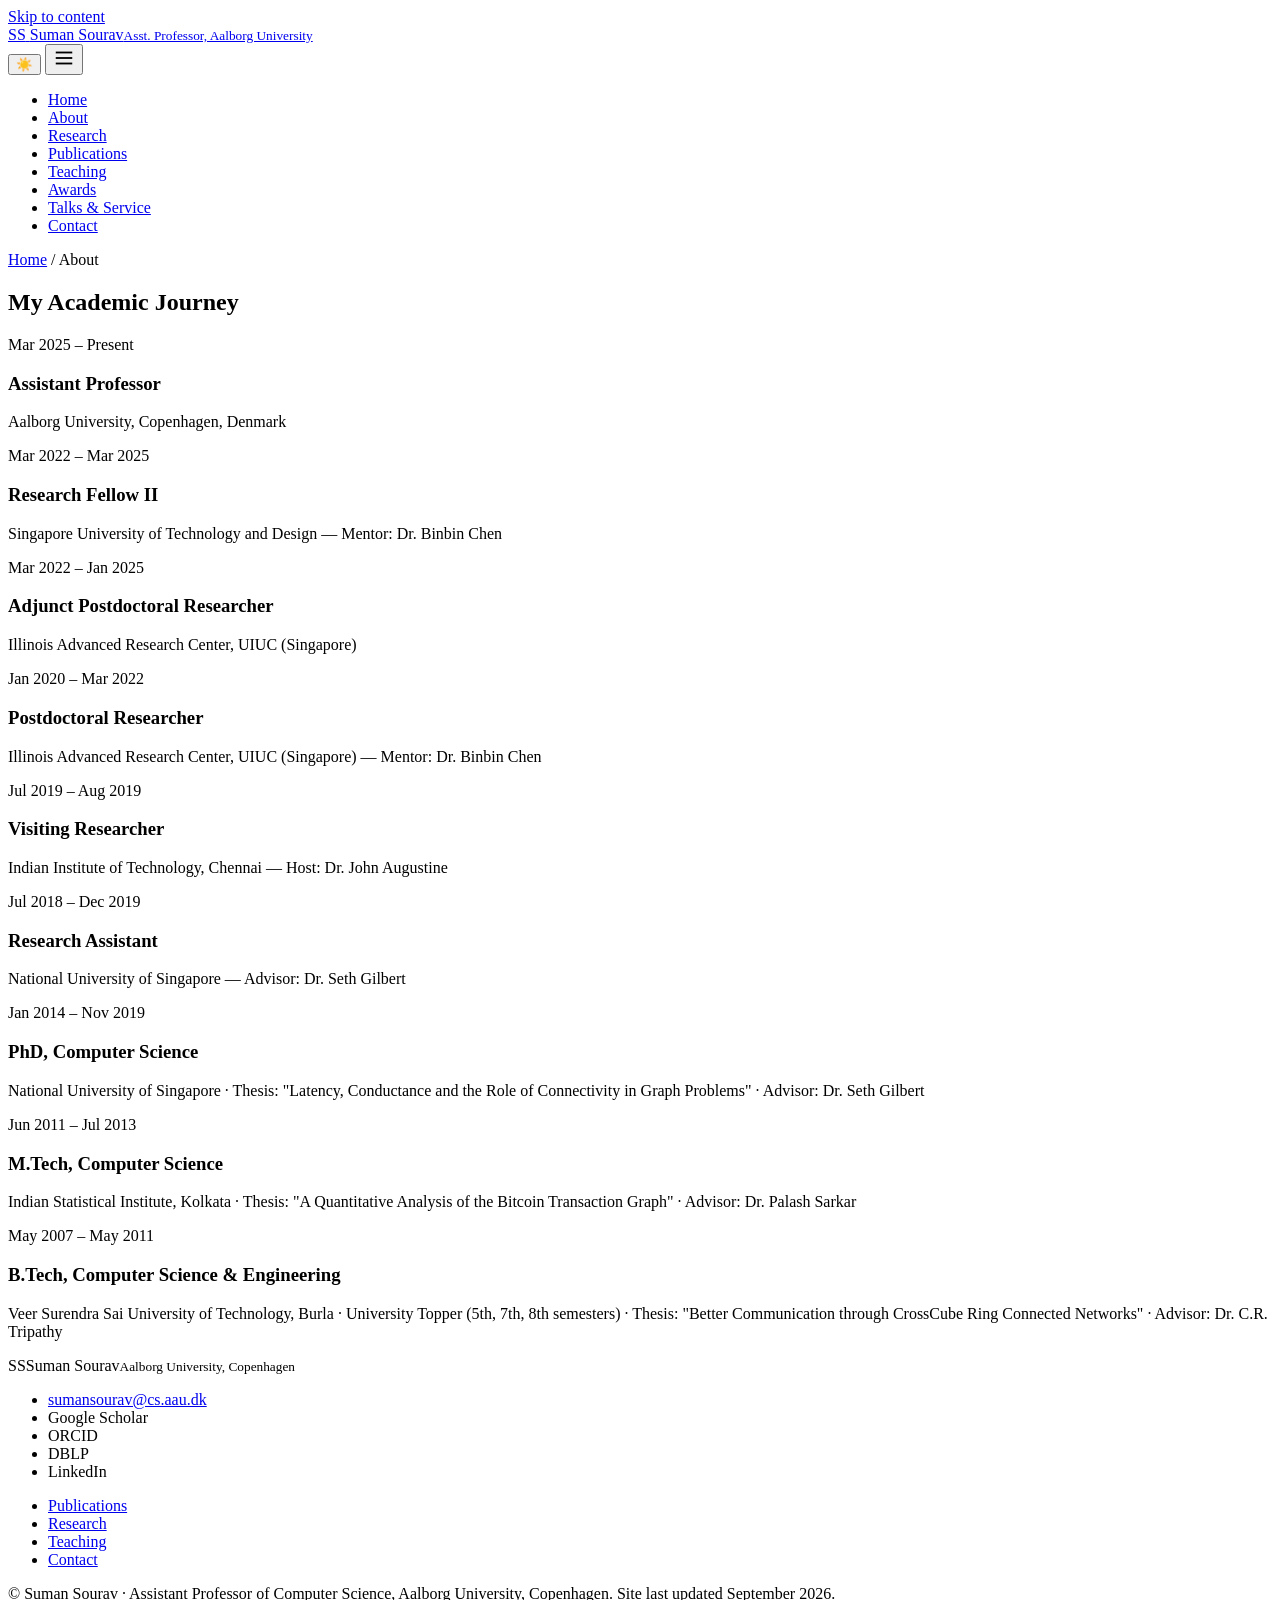
==== about.html @ d40285e2 "files added" ====
<!DOCTYPE html>
<html lang="en">
<head>
<meta charset="UTF-8">
<meta name="viewport" content="width=device-width, initial-scale=1.0">
<script>
/* Apply saved/system theme before first paint to avoid a flash. */
(function(){
  try{
    var saved = localStorage.getItem("theme");
    var theme = saved || (window.matchMedia("(prefers-color-scheme: dark)").matches ? "dark" : "light");
    document.documentElement.setAttribute("data-theme", theme);
  }catch(e){}
})();
</script>
<title>About Suman Sourav — Assistant Professor of Computer Science, Aalborg University</title>
<meta name="description" content="Academic biography of Dr. Suman Sourav: education at NUS, ISI Kolkata and VSSUT, postdoctoral work at SUTD/UIUC, and his current role as Assistant Professor at Aalborg University.">
<link rel="canonical" href="https://username.github.io/about.html">
<meta name="robots" content="index, follow">
<meta name="author" content="Suman Sourav">

<!-- Open Graph -->
<meta property="og:type" content="website">
<meta property="og:title" content="About Suman Sourav — Assistant Professor of Computer Science, Aalborg University">
<meta property="og:description" content="Academic biography of Dr. Suman Sourav: education at NUS, ISI Kolkata and VSSUT, postdoctoral work at SUTD/UIUC, and his current role as Assistant Professor at Aalborg University.">
<meta property="og:url" content="https://username.github.io/about.html">
<meta property="og:site_name" content="Suman Sourav">
<!-- [TO UPDATE] Add an og:image once you have a profile photo, e.g.: -->
<!-- <meta property="og:image" content="https://username.github.io/assets/images/suman-sourav-1.jpg"> -->

<!-- Twitter / X Card -->
<meta name="twitter:card" content="summary">
<meta name="twitter:title" content="About Suman Sourav — Assistant Professor of Computer Science, Aalborg University">
<meta name="twitter:description" content="Academic biography of Dr. Suman Sourav: education at NUS, ISI Kolkata and VSSUT, postdoctoral work at SUTD/UIUC, and his current role as Assistant Professor at Aalborg University.">

<link rel="icon" href="favicon.svg" type="image/svg+xml">
<link rel="preconnect" href="https://fonts.googleapis.com">
<link rel="preconnect" href="https://fonts.gstatic.com" crossorigin>
<link href="https://fonts.googleapis.com/css2?family=Fraunces:wght@500;600;700&family=Space+Grotesk:wght@400;500;600;700&display=swap" rel="stylesheet">
<link rel="stylesheet" href="css/style.css">

</head>
<body>
<a class="skip-link" href="#main">Skip to content</a>
<header class="site-header">
  <div class="nav-wrap">
    <a class="brand" href="index.html">
      <span class="brand-mark" aria-hidden="true">SS</span>
      <span>Suman Sourav<small>Asst. Professor, Aalborg University</small></span>
    </a>
    <div class="nav-right">
      <button class="theme-toggle" id="theme-toggle" type="button" role="switch" aria-checked="false" aria-label="Switch to dark theme">
        <span class="knob" id="theme-toggle-knob" aria-hidden="true">☀️</span>
      </button>
      <button class="nav-toggle" aria-label="Toggle navigation menu" aria-expanded="false">
        <svg width="22" height="22" viewBox="0 0 24 24" fill="none" stroke="currentColor" stroke-width="2"><line x1="3" y1="6" x2="21" y2="6"/><line x1="3" y1="12" x2="21" y2="12"/><line x1="3" y1="18" x2="21" y2="18"/></svg>
      </button>
      <ul class="nav-links">
          <li><a href="index.html">Home</a></li>
        <li><a href="about.html" aria-current="page">About</a></li>
        <li><a href="research.html">Research</a></li>
        <li><a href="publications.html">Publications</a></li>
        <!-- <li><a href="projects.html">Projects</a></li> -->
        <li><a href="teaching.html">Teaching</a></li>
        <li><a href="awards.html">Awards</a></li>
        <li><a href="talks-service.html">Talks & Service</a></li>
        <li><a href="contact.html">Contact</a></li>
        <!-- <li><a class="nav-cta js-cv-link" href="#" download> Download CV </a></li>-->
      </ul>
    </div>
  </div>
</header>
<main id="main">

<section class="page-hero">
  <div class="container">
    <p class="breadcrumb"><a href="index.html">Home</a> / About</p>
     <!--<p class="eyebrow">About</p>-->
    <h1>My Academic Journey</h1>
    <!--<p class="lede">Academic background, current position, and research philosophy.</p> -->
  </div>
</section>





<section>
   <div class="container">
   <div class="timeline">
        <div class="timeline-item"><div class="when">Mar 2025 – Present</div><h3>Assistant Professor</h3><p class="muted">Aalborg University, Copenhagen, Denmark</p></div>
        <div class="timeline-item"><div class="when">Mar 2022 – Mar 2025</div><h3>Research Fellow II</h3><p class="muted">Singapore University of Technology and Design — Mentor: Dr. Binbin Chen</p></div>
        <div class="timeline-item"><div class="when">Mar 2022 – Jan 2025</div><h3>Adjunct Postdoctoral Researcher</h3><p class="muted">Illinois Advanced Research Center, UIUC (Singapore)</p></div>
        <div class="timeline-item"><div class="when">Jan 2020 – Mar 2022</div><h3>Postdoctoral Researcher</h3><p class="muted">Illinois Advanced Research Center, UIUC (Singapore) — Mentor: Dr. Binbin Chen</p></div>
        <div class="timeline-item"><div class="when">Jul 2019 – Aug 2019</div><h3>Visiting Researcher</h3><p class="muted">Indian Institute of Technology, Chennai — Host: Dr. John Augustine</p></div>
        <div class="timeline-item"><div class="when">Jul 2018 – Dec 2019</div><h3>Research Assistant</h3><p class="muted">National University of Singapore — Advisor: Dr. Seth Gilbert</p></div>
        <div class="timeline-item"><div class="when">Jan 2014 – Nov 2019</div><h3>PhD, Computer Science</h3><p class="muted">National University of Singapore · Thesis: "Latency, Conductance and the Role of Connectivity in Graph Problems" · Advisor: Dr. Seth Gilbert</p></div>
        <div class="timeline-item"><div class="when">Jun 2011 – Jul 2013</div><h3>M.Tech, Computer Science</h3><p class="muted">Indian Statistical Institute, Kolkata · Thesis: "A Quantitative Analysis of the Bitcoin Transaction Graph" · Advisor: Dr. Palash Sarkar</p></div>
        <div class="timeline-item"><div class="when">May 2007 – May 2011</div><h3>B.Tech, Computer Science &amp; Engineering</h3><p class="muted">Veer Surendra Sai University of Technology, Burla · University Topper (5th, 7th, 8th semesters) · Thesis: "Better Communication through CrossCube Ring Connected Networks" · Advisor: Dr. C.R. Tripathy</p></div>
      </div>
     </div>
</section>
<!--<section class="text-content">
  <div class="container two-col">
    <div>
      <h2>Biography</h2>
      <p>Suman Sourav is an Assistant Professor of Computer Science at Aalborg University, Copenhagen, where he has worked since March 2025. His research sits at the intersection of distributed-systems theory and the systems that increasingly depend on it — communication networks such as satellite networks, IoT and edge-cloud networks, and cyber-physical systems.</p>
      <p>Before joining Aalborg University, Suman spent three years as a Research Fellow II at the Singapore University of Technology and Design (SUTD), mentored by Dr. Binbin Chen, while concurrently holding adjunct and postdoctoral positions at the Illinois Advanced Research Center, a partnership with the University of Illinois at Urbana-Champaign (UIUC), based in Singapore. During this period his work moved from the purely theoretical questions of his PhD toward applied problems in satellite networking and industrial control system security.</p>
      <p>Suman completed his PhD in Computer Science at the National University of Singapore (2014–2019) under the supervision of Dr. Seth Gilbert, with a thesis on <em>Latency, Conductance and the Role of Connectivity in Graph Problems</em>. During his PhD, he spent time as a visiting researcher at IIT Chennai, hosted by Dr. John Augustine, and received the Research Achievement Award from the NUS School of Computing for the 2017–2018 academic year. He was also selected as one of 100 young researchers worldwide to attend the 7th Heidelberg Laureate Forum in 2019, and was invited back as an alumnus for the Forum's 10th-anniversary edition in 2023.</p>
      <p>Prior to his PhD, Suman earned an M.Tech in Computer Science from the Indian Statistical Institute, Kolkata, with a thesis on the Bitcoin transaction graph, and a B.Tech in Computer Science and Engineering from Veer Surendra Sai University of Technology, Burla, where he was University Topper in three semesters.</p>


      <h2>Research philosophy</h2>
      <p>My research explores the intersection of theory and systems application. He is drawn to problems where a clean theoretical model — a graph, a latency bound, a routing constraint — meets the messiness of a real deployed network, whether that network is a satellite constellation, a substation, or a fleet of IoT edge devices. Much of his work asks how to preserve strong guarantees (speed, correctness, security) when the underlying network is dynamic, resource-constrained, or actively under attack.</p>


      <h2>Academic journey at a glance</h2>
      <div class="timeline">
        <div class="timeline-item"><div class="when">Mar 2025 – Present</div><h3>Assistant Professor</h3><p class="muted">Aalborg University, Copenhagen, Denmark</p></div>
        <div class="timeline-item"><div class="when">Mar 2022 – Mar 2025</div><h3>Research Fellow II</h3><p class="muted">Singapore University of Technology and Design — Mentor: Dr. Binbin Chen</p></div>
        <div class="timeline-item"><div class="when">Mar 2022 – Jan 2025</div><h3>Adjunct Postdoctoral Researcher</h3><p class="muted">Illinois Advanced Research Center, UIUC (Singapore)</p></div>
        <div class="timeline-item"><div class="when">Jan 2020 – Mar 2022</div><h3>Postdoctoral Researcher</h3><p class="muted">Illinois Advanced Research Center, UIUC (Singapore) — Mentor: Dr. Binbin Chen</p></div>
        <div class="timeline-item"><div class="when">Jul 2019 – Aug 2019</div><h3>Visiting Researcher</h3><p class="muted">Indian Institute of Technology, Chennai — Host: Dr. John Augustine</p></div>
        <div class="timeline-item"><div class="when">Jul 2018 – Dec 2019</div><h3>Research Assistant</h3><p class="muted">National University of Singapore — Advisor: Dr. Seth Gilbert</p></div>
        <div class="timeline-item"><div class="when">Jan 2014 – Nov 2019</div><h3>PhD, Computer Science</h3><p class="muted">National University of Singapore · GPA 4.4/5.0 · Thesis: "Latency, Conductance and the Role of Connectivity in Graph Problems" · Advisor: Dr. Seth Gilbert</p></div>
        <div class="timeline-item"><div class="when">Jun 2011 – Jul 2013</div><h3>M.Tech, Computer Science</h3><p class="muted">Indian Statistical Institute, Kolkata · 82.63/100 · Thesis: "A Quantitative Analysis of the Bitcoin Transaction Graph" · Advisor: Dr. Palash Sarkar</p></div>
        <div class="timeline-item"><div class="when">May 2007 – May 2011</div><h3>B.Tech, Computer Science &amp; Engineering</h3><p class="muted">Veer Surendra Sai University of Technology, Burla · GPA 8.71/10.0 · University Topper (5th, 7th, 8th semesters) · Thesis: "Better Communication through CrossCube Ring Connected Networks" · Advisor: Dr. C.R. Tripathy</p></div>
      </div>
    </div>

    <aside>
      <div class="card">
        <h3>Research interests</h3>
        <ul>
          <li>Distributed Systems</li>
          <li>Satellite Networks</li>
          <li>IoT &amp; Edge-Cloud Systems</li>
          <li>Network Communication Algorithms</li>
          <li>Cyber-Physical Systems Security</li>
        </ul>
      </div>
      <div class="card" style="margin-top:1.5rem;">
        <h3>Quick facts</h3>
        <p class="muted">🎓 PhD, National University of Singapore<br>🏛️ Assistant Professor, Aalborg University<br>🌍 Based in Copenhagen, Denmark<br>🏆 NUS Research Achievement Award</p>
      </div>
      <div class="card" style="margin-top:1.5rem;">
        <a class="btn btn-primary js-cv-link" href="#" download style="width:100%;justify-content:center;">Download full CV</a>
      </div>
    </aside>
  </div>
</section> -->

</main>
<footer class="site-footer">
  <div class="container footer-grid">
    <div>
      <div class="brand"><span class="brand-mark" aria-hidden="true">SS</span><span>Suman Sourav<small>Aalborg University, Copenhagen</small></span></div>
      <ul class="footer-links">
        <li><a class="js-email" href="mailto:sumansourav@cs.aau.dk">sumansourav@cs.aau.dk</a></li>
        <li><a data-social="scholar" target="_blank" rel="noopener">Google Scholar</a></li>
        <li><a data-social="orcid" target="_blank" rel="noopener">ORCID</a></li>
        <li><a data-social="dblp" target="_blank" rel="noopener">DBLP</a></li>
        <li><a data-social="linkedin" target="_blank" rel="noopener">LinkedIn</a></li>
      </ul>
    </div>
    <div>
      <ul class="footer-links">
        <li><a href="publications.html">Publications</a></li>
        <li><a href="research.html">Research</a></li>
        <li><a href="teaching.html">Teaching</a></li>
        <li><a href="contact.html">Contact</a></li>
      </ul>
    </div>
  </div>
  <div class="container footer-note">
    &copy; <span class="js-year"></span> Suman Sourav · Assistant Professor of Computer Science, Aalborg University, Copenhagen. Site last updated September 2026.
  </div>
</footer>
<script src="js/config.js"></script>
<script src="js/research-data.js"></script>
<script src="js/publications-data.js"></script>
<script src="js/projects-data.js"></script>
<script src="js/news-data.js"></script>
<script src="js/trivia-data.js"></script>
<script src="js/main.js"></script>
</body>
</html>
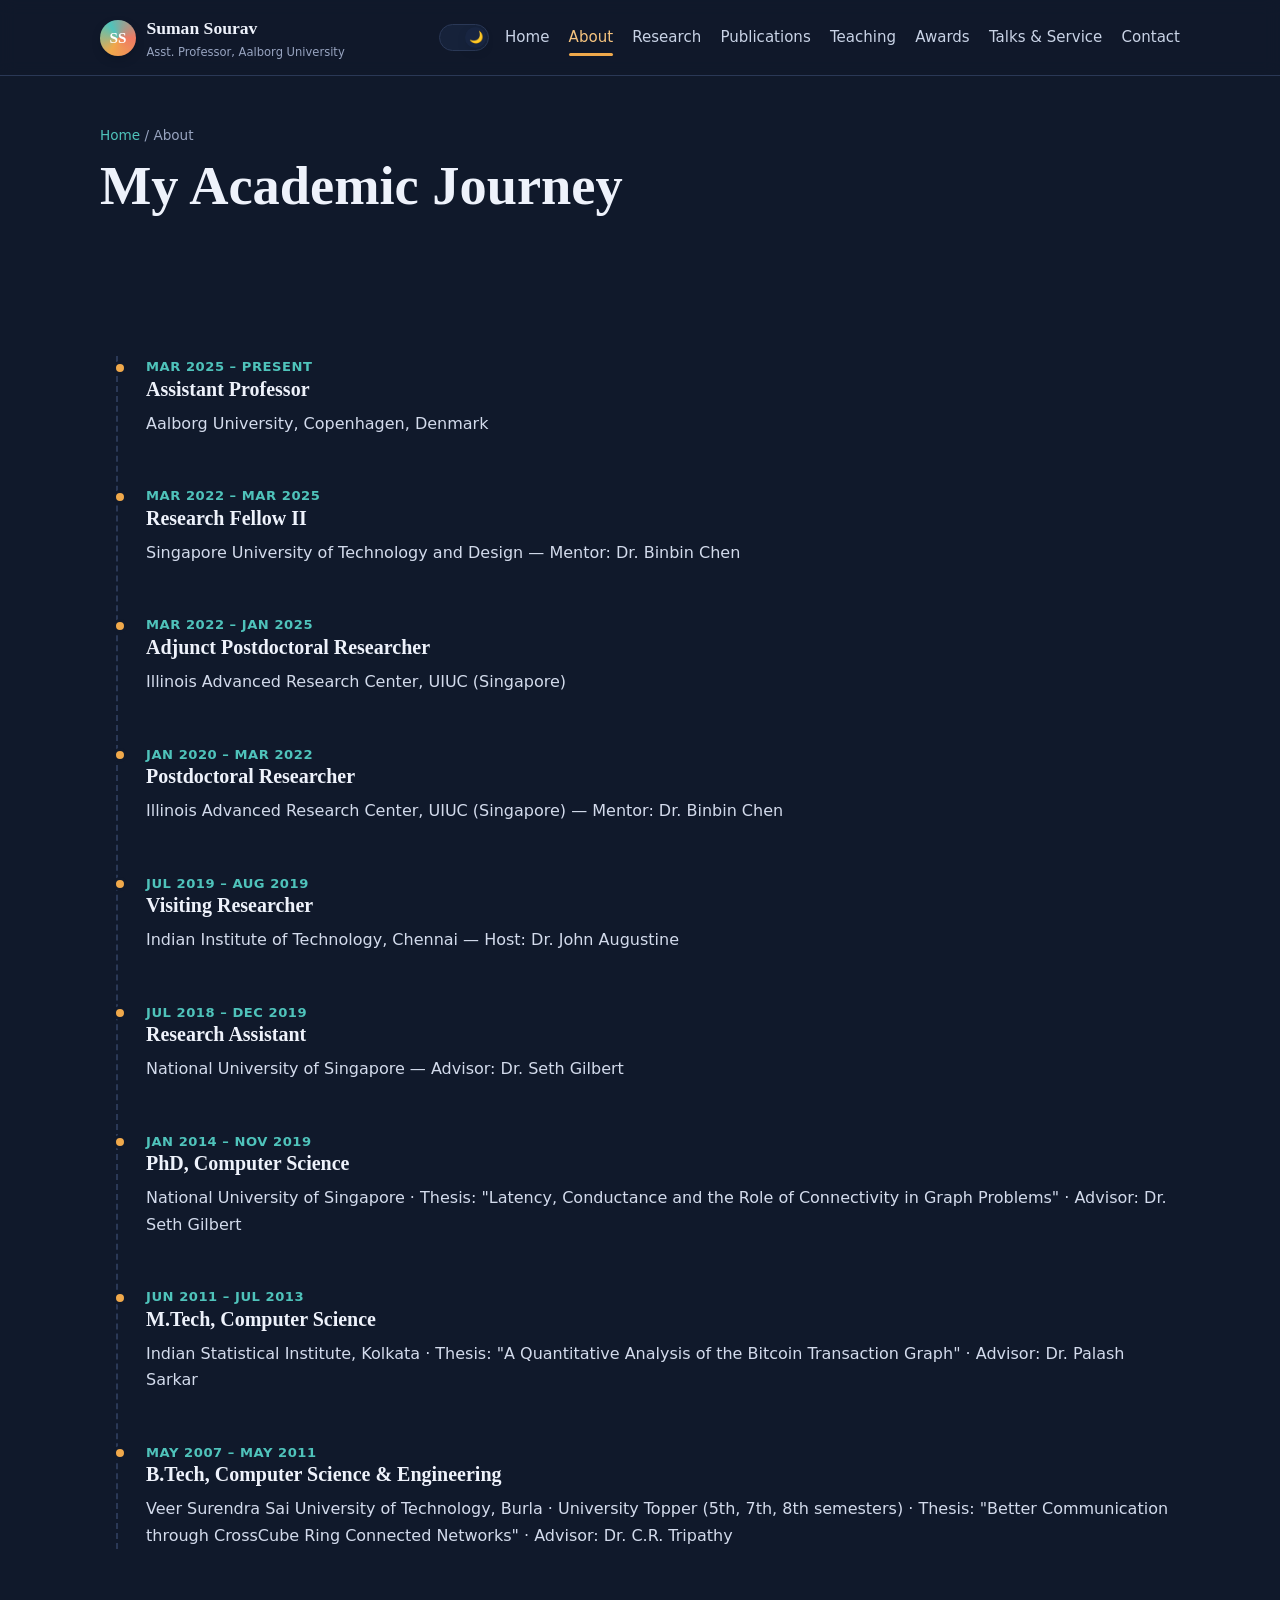
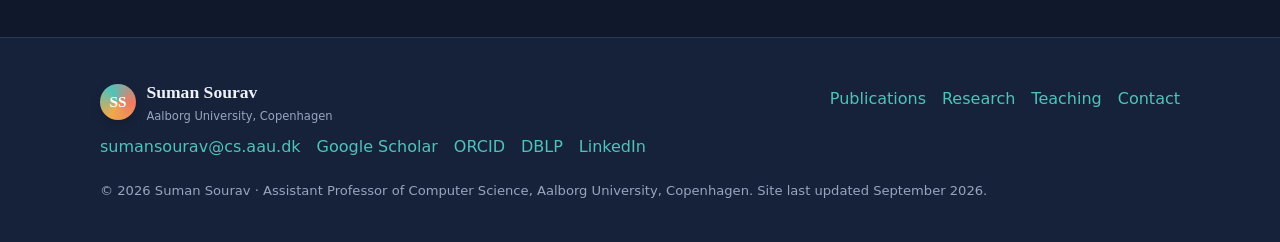
==== commit 76728357: "Add files via upload" ====
--- a/about.html
+++ b/about.html
@@ -8,7 +8,8 @@
 (function(){
   try{
     var saved = localStorage.getItem("theme");
-    var theme = saved || (window.matchMedia("(prefers-color-scheme: dark)").matches ? "dark" : "light");
+    <!-- var theme = saved || (window.matchMedia("(prefers-color-scheme: dark)").matches ? "dark" : "light"); -->
+    var theme = saved || "dark";
     document.documentElement.setAttribute("data-theme", theme);
   }catch(e){}
 })();
--- a/css/style.css
+++ b/css/style.css
@@ -0,0 +1,364 @@
+/* =========================================================================
+   Suman Sourav — Academic Site Stylesheet
+   Theme: "Fun Academic" — a warm, playful spin on a serious research profile.
+   Palette: deep chalkboard navy + warm amber chalk + soft paper cream.
+   Edit CSS custom properties below to retheme the whole site in one place.
+   ========================================================================= */
+
+:root{
+  /* ---- Color tokens: LIGHT theme (edit here to re-theme everything) ---- */
+  --ink:            #1c212e;   /* near-black cool slate - headings, nav */
+  --ink-soft:       #3a4150;
+  --paper:          #f3f4f6;   /* cool grey paper background */
+  --paper-alt:      #e7e9ed;   /* slightly deeper grey for alt sections */
+  --card:           #ffffff;
+  --chalk-amber:    #c9791e;   /* primary accent - CTAs, highlights */
+  --chalk-amber-dark:#a15f11;
+  --chalk-teal:     #16786f;   /* secondary accent - links, tags */
+  --chalk-coral:    #c9432c;   /* tertiary accent - badges */
+  --line:           #d7dae0;
+  --text-body:      #333a49;
+  --text-muted:     #5a6170;
+  --shadow: 0 10px 30px -12px rgba(20,24,32,0.18);
+  --shadow-sm: 0 4px 14px -6px rgba(20,24,32,0.14);
+  --radius: 14px;
+  --radius-lg: 22px;
+  --max-w: 1120px;
+  --font-display: "Fraunces", Georgia, "Times New Roman", serif;
+  --font-body: "Space Grotesk", "Inter", system-ui, -apple-system, sans-serif;
+}
+
+/* ---- Color tokens: DARK theme ----
+   Applied via [data-theme="dark"] on <html>, set by the theme toggle
+   in js/main.js (persisted in localStorage) so every page can be
+   switched independently of the visitor's system setting. */
+:root[data-theme="dark"]{
+  --ink:            #eef2fb;
+  --ink-soft:       #c9d3e6;
+  --paper:          #10192b;
+  --paper-alt:      #16223a;
+  --card:           #182541;
+  --chalk-amber:    #f0a94b;
+  --chalk-amber-dark:#f6c47f;
+  --chalk-teal:     #4fc3bb;
+  --chalk-coral:    #ef7a63;
+  --line:           #2a3856;
+  --text-body:      #d3dbec;
+  --text-muted:     #98a4c0;
+  --shadow: 0 10px 30px -12px rgba(0,0,0,0.5);
+  --shadow-sm: 0 4px 14px -6px rgba(0,0,0,0.45);
+}
+
+*,*::before,*::after{ box-sizing:border-box; }
+html{ scroll-behavior:smooth; }
+@media (prefers-reduced-motion: reduce){
+  html{ scroll-behavior:auto; }
+  *,*::before,*::after{ animation-duration:0.001ms !important; animation-iteration-count:1 !important; transition-duration:0.001ms !important; scroll-behavior:auto !important; }
+}
+
+body{
+  margin:0;
+  background:var(--paper);
+  color:var(--text-body);
+  font-family:var(--font-body);
+  font-size:1rem;
+  line-height:1.65;
+  -webkit-font-smoothing:antialiased;
+}
+
+img{ max-width:100%; display:block; }
+a{ color:var(--chalk-teal); text-decoration:none; }
+a:hover{ text-decoration:underline; }
+h1,h2,h3,h4{ font-family:var(--font-display); color:var(--ink); line-height:1.15; margin:0 0 .5em; }
+h1{ font-size:clamp(2.1rem,4.5vw,3.4rem); font-weight:600; }
+h2{ font-size:clamp(1.6rem,3vw,2.3rem); font-weight:600; }
+h3{ font-size:1.25rem; font-weight:600; }
+p{ margin:0 0 1em; }
+.container{ max-width:var(--max-w); margin:0 auto; padding:0 1.25rem; }
+section{ padding:4.5rem 0; }
+.section-alt{ background:var(--paper-alt); }
+.eyebrow{
+  display:inline-flex; align-items:center; gap:.5rem;
+  font-size:.78rem; letter-spacing:.08em; text-transform:uppercase;
+  color:var(--chalk-amber-dark); font-weight:700; margin-bottom:.75rem;
+}
+.eyebrow::before{ content:"✦"; }
+.lede{ font-size:1.1rem; color:var(--text-muted); max-width:64ch; }
+
+/* Skip link */
+.skip-link{
+  position:absolute; left:-999px; top:0; background:var(--ink); color:#fff;
+  padding:.6rem 1rem; z-index:200; border-radius:0 0 8px 0;
+}
+.skip-link:focus{ left:0; }
+
+/* Focus states */
+a:focus-visible, button:focus-visible, input:focus-visible, [tabindex]:focus-visible{
+  outline:3px solid var(--chalk-amber); outline-offset:2px; border-radius:4px;
+}
+
+/* ---------------- Header / Nav ---------------- */
+.site-header{
+  position:sticky; top:0; z-index:100;
+  background:color-mix(in srgb, var(--paper) 88%, transparent); backdrop-filter:blur(8px);
+  border-bottom:1px solid var(--line);
+}
+.nav-wrap{
+  max-width:var(--max-w); margin:0 auto; padding:.85rem 1.25rem;
+  display:flex; align-items:center; justify-content:space-between; gap:1rem;
+}
+.nav-right{ display:flex; align-items:center; gap:1rem; flex-shrink:0; }
+.brand{ display:flex; align-items:center; gap:.65rem; font-family:var(--font-display); font-weight:600; font-size:1.1rem; color:var(--ink); }
+.brand-mark{
+  width:36px;height:36px;border-radius:50%;
+  background:conic-gradient(from 210deg, var(--chalk-amber), var(--chalk-teal), var(--chalk-coral), var(--chalk-amber));
+  display:flex;align-items:center;justify-content:center;color:#fff;font-weight:700;font-size:.95rem;
+  box-shadow: var(--shadow-sm);
+}
+.brand small{ display:block; font-family:var(--font-body); font-weight:400; font-size:.72rem; color:var(--text-muted); }
+
+.nav-links{ display:flex; align-items:center; flex-wrap:nowrap; gap:1.2rem; list-style:none; margin:0; padding:0; }
+.nav-links li{ flex:0 0 auto; }
+.nav-links a{
+  color:var(--ink-soft); font-weight:500; font-size:.94rem; position:relative; padding:.25rem 0;
+  white-space:nowrap;
+}
+.nav-links a:hover{ text-decoration:none; color:var(--chalk-amber-dark); }
+.nav-links a[aria-current="page"]{ color:var(--chalk-amber-dark); }
+.nav-links a[aria-current="page"]::after{
+  content:""; position:absolute; left:0; right:0; bottom:-6px; height:3px; border-radius:3px;
+  background:var(--chalk-amber);
+}
+.nav-cta{
+  background:var(--ink); color:#fff !important; padding:.5rem 1rem; border-radius:999px; font-size:.85rem !important;
+  white-space:nowrap; flex-shrink:1; display:inline-block;
+}
+.nav-cta:hover{ background:var(--chalk-amber-dark); text-decoration:none; }
+
+/* Theme toggle switch */
+.theme-toggle{
+  position:relative; width:50px; height:27px; border-radius:999px; flex:0 0 auto;
+  border:1px solid var(--line); background:var(--paper-alt); cursor:pointer; padding:0;
+}
+.theme-toggle .knob{
+  position:absolute; top:2px; left:2px; width:21px; height:21px; border-radius:50%;
+  background:var(--card); box-shadow:var(--shadow-sm); display:flex; align-items:center; justify-content:center;
+  font-size:.72rem; line-height:1; transition:transform .25s ease; transform:translateX(0);
+}
+:root[data-theme="dark"] .theme-toggle .knob{ transform:translateX(23px); }
+
+.nav-toggle{
+  display:none; background:none; border:2px solid var(--line); border-radius:8px; padding:.4rem .6rem; cursor:pointer;
+  flex:0 0 auto;
+}
+.nav-toggle svg{ display:block; }
+
+@media (max-width: 980px){
+  .nav-links{
+    position:fixed; inset:64px 0 0 0; background:var(--paper); flex-direction:column; align-items:flex-start;
+    flex-wrap:wrap;
+    padding:1.5rem 1.25rem; gap:1.1rem; transform:translateX(100%); transition:transform .25s ease;
+    overflow-y:auto; border-top:1px solid var(--line);
+  }
+  .nav-links.open{ transform:translateX(0); }
+  .nav-links li{ width:100%; }
+  .nav-links a{ font-size:1.05rem; width:100%; white-space:normal; }
+  .nav-toggle{ display:flex; }
+}
+
+/* ---------------- Hero ---------------- */
+.hero{
+  position:relative; overflow:hidden;
+  padding:4rem 0 3.5rem;
+  background:
+    radial-gradient(700px 400px at 85% -10%, color-mix(in srgb, var(--chalk-teal) 18%, transparent), transparent 60%),
+    radial-gradient(600px 380px at -5% 110%, color-mix(in srgb, var(--chalk-amber) 20%, transparent), transparent 60%);
+}
+.hero-grid{
+  display:grid; grid-template-columns:1.15fr .85fr; gap:3rem; align-items:center;
+}
+@media (max-width: 880px){ .hero-grid{ grid-template-columns:1fr; gap:2.25rem; } }
+
+.hero-tags{ display:flex; flex-wrap:wrap; justify-content: center;
+    align-items: center; gap:.5rem; margin:1.1rem 0 1.5rem; }
+.tag{
+  background:var(--card); border:1px solid var(--line); color:var(--ink-soft);
+  font-size:1rem; padding:.35rem .75rem; border-radius:999px; font-weight:500;
+}
+.tag.tag-teal{ color:var(--chalk-teal); border-color:color-mix(in srgb, var(--chalk-teal) 40%, var(--line)); }
+.tag.tag-amber{ color:var(--chalk-amber-dark); border-color:color-mix(in srgb, var(--chalk-amber) 40%, var(--line)); }
+.tag.tag-coral{ color:var(--chalk-coral); border-color:color-mix(in srgb, var(--chalk-coral) 40%, var(--line)); }
+
+.cta-row{ display:flex; flex-wrap:wrap; justify-content: center;
+    align-items: center; gap:.85rem; margin-top:1.6rem; }
+.btn{
+  display:inline-flex; align-items:center; gap:.5rem; padding:.75rem 1.3rem; border-radius:999px;
+  font-weight:600; font-size:.95rem; border:2px solid transparent; cursor:pointer; transition:transform .15s ease, box-shadow .15s ease;
+}
+.btn:hover{ transform:translateY(-2px); text-decoration:none; }
+.btn-primary{ background:var(--chalk-amber); color:#20140a; box-shadow:var(--shadow-sm); }
+.btn-primary:hover{ box-shadow:var(--shadow); }
+.btn-outline{ background:transparent; border-color:var(--ink); color:var(--ink); }
+.btn-outline:hover{ background:var(--ink); color:#fff; }
+.btn-ghost{ background:var(--card); border-color:var(--line); color:var(--ink); }
+
+/* Photo carousel */
+.photo-carousel{
+  position:relative; border-radius:var(--radius-lg); overflow:hidden; box-shadow:var(--shadow);
+  aspect-ratio:4/5; background:var(--card); border:1px solid var(--line);
+  max-width:340px; margin:0 auto;
+}
+.photo-carousel img{
+  position:absolute; inset:0; width:100%; height:100%; object-fit:cover;
+  opacity:0; transition:opacity .8s ease;
+}
+.photo-carousel img.active{ opacity:1; }
+.photo-carousel .fallback{
+  position:absolute; inset:0; display:flex; align-items:center; justify-content:center; flex-direction:column;
+  gap:.5rem; color:var(--text-muted); text-align:center; padding:1.5rem; font-size:.85rem;
+}
+.photo-dots{ position:absolute; bottom:.85rem; left:0; right:0; display:flex; justify-content:center; gap:.4rem; }
+.photo-dots button{
+  width:8px;height:8px;border-radius:50%;border:none;background:rgba(255,255,255,.6);cursor:pointer;padding:0;
+}
+.photo-dots button[aria-current="true"]{ background:var(--chalk-amber); width:22px; border-radius:6px; }
+
+/* ---------------- Cards & grids ---------------- */
+.grid{ display:grid; gap:1.5rem; }
+.grid-2{ grid-template-columns:repeat(2,1fr); }
+.grid-3{ grid-template-columns:repeat(3,1fr); }
+.grid-4{ grid-template-columns:repeat(4,1fr); }
+@media (max-width:920px){ .grid-3,.grid-4{ grid-template-columns:repeat(2,1fr); } }
+@media (max-width:620px){ .grid-2,.grid-3,.grid-4{ grid-template-columns:1fr; } }
+
+.card{
+  background:var(--card); border:1px solid var(--line); border-radius:var(--radius);
+  padding:1.5rem; box-shadow:var(--shadow-sm); transition:transform .2s ease, box-shadow .2s ease;
+}
+.card:hover{ transform:translateY(-4px); box-shadow:var(--shadow); }
+.card h3{ margin-bottom:.4rem; }
+.card .muted{ color:var(--text-muted); font-size:.92rem; }
+.card-icon{
+  width:46px;height:46px;border-radius:12px;display:flex;align-items:center;justify-content:center;
+  background:color-mix(in srgb, var(--chalk-teal) 14%, transparent); color:var(--chalk-teal); margin-bottom:.9rem; font-size:1.3rem;
+}
+
+/* Section header */
+.section-head{ max-width:70ch; margin-bottom:2.25rem; }
+
+/* Publications */
+.pub-toolbar{
+  display:flex; flex-wrap:wrap; gap:.75rem; align-items:center; margin-bottom:2rem;
+  background:var(--card); border:1px solid var(--line); border-radius:var(--radius); padding:1rem 1.1rem;
+}
+.pub-toolbar input[type="search"]{
+  flex:1 1 220px; padding:.6rem .9rem; border-radius:999px; border:1px solid var(--line); background:var(--paper); color:var(--text-body);
+  font-family:inherit; font-size:.92rem;
+}
+.pub-toolbar select{
+  padding:.6rem .9rem; border-radius:999px; border:1px solid var(--line); background:var(--paper); color:var(--text-body); font-family:inherit; font-size:.92rem;
+}
+.pub-count{ font-size:.85rem; color:var(--text-muted); margin-bottom:1rem; }
+.pub-list{ display:flex; flex-direction:column; gap:1rem; }
+.pub-item{
+  background:var(--card); border:1px solid var(--line); border-left:4px solid var(--chalk-teal);
+  border-radius:var(--radius); padding:1.1rem 1.3rem;
+}
+.pub-item.type-conference{ border-left-color:var(--chalk-amber); }
+.pub-item.type-chapter{ border-left-color:var(--chalk-coral); }
+.pub-item h3{ font-size:1.05rem; margin-bottom:.35rem; }
+.pub-meta{ font-size:.85rem; color:var(--text-muted); display:flex; flex-wrap:wrap; gap:.5rem 1rem; margin-bottom:.4rem; }
+.pub-badge{
+  display:inline-block; font-size:.72rem; font-weight:700; letter-spacing:.04em; text-transform:uppercase;
+  padding:.2rem .55rem; border-radius:999px; background:color-mix(in srgb, var(--chalk-teal) 16%, transparent); color:var(--chalk-teal);
+}
+.pub-item.type-conference .pub-badge{ background:color-mix(in srgb, var(--chalk-amber) 20%, transparent); color:var(--chalk-amber-dark); }
+.pub-item.type-chapter .pub-badge{ background:color-mix(in srgb, var(--chalk-coral) 18%, transparent); color:var(--chalk-coral); }
+.pub-links{ display:flex; gap:1rem; font-size:.85rem; margin-top:.4rem; }
+.pub-empty{ text-align:center; color:var(--text-muted); padding:2rem 0; }
+
+/* Timeline (awards / experience) */
+.timeline{ position:relative; margin-left:1rem; padding-left:1.75rem; border-left:2px dashed var(--line); }
+.timeline-item{ position:relative; padding-bottom:2rem; }
+.timeline-item:last-child{ padding-bottom:0; }
+.timeline-item::before{
+  content:""; position:absolute; left:-2.05rem; top:.3rem; width:14px;height:14px;border-radius:50%;
+  background:var(--chalk-amber); border:3px solid var(--paper);
+}
+.timeline-item .when{ font-size:.82rem; color:var(--chalk-teal); font-weight:700; text-transform:uppercase; letter-spacing:.04em; }
+
+/* News list */
+.news-item{ display:flex; gap:1rem; padding:1rem 0; border-bottom:1px solid var(--line); }
+.news-item:last-child{ border-bottom:none; }
+.news-date{
+  flex:0 0 auto; width:64px; text-align:center; background:var(--paper-alt); border-radius:10px; padding:.4rem .3rem; color:var(--ink-soft); font-weight:700; font-size:.85rem;
+}
+
+/* Trivia widget */
+.trivia-card{
+  background:var(--ink); color:var(--paper); border-radius:var(--radius-lg); padding:1.75rem;
+  position:relative; overflow:hidden; text-align:center;
+  max-width:440px; margin:0 auto; display:flex; flex-direction:column; align-items:center;
+}
+.trivia-card::after{
+  content:"?"; position:absolute; right:-.5rem; bottom:-2rem; font-family:var(--font-display); font-size:9rem;
+  color:rgba(255,255,255,.06);
+}
+.trivia-card h3{ color:var(--paper); }
+.trivia-text{ min-height:3.2em; font-size:1.05rem; max-width:34ch; }
+.trivia-btn{
+  margin-top:1rem; background:var(--chalk-amber); color:#20140a; border:none; padding:.6rem 1.1rem; border-radius:999px;
+  font-weight:700; cursor:pointer; font-size:.88rem; align-self:center;
+}
+.trivia-btn:hover{ background:var(--chalk-amber-dark); }
+
+/* Visitor widget */
+.visitor-widget{
+  display:flex; align-items:center; gap:1.25rem; background:var(--card); border:1px solid var(--line); justify-content: center;
+    align-items: center;
+  border-radius:var(--radius); padding:1rem 1.3rem; max-width:420px;
+}
+.visitor-count-label{ font-size:.78rem; text-transform:uppercase; letter-spacing:.06em; color:var(--text-muted); font-weight:700; }
+.visitor-count-value{ font-family:var(--font-display); font-size:1.9rem; color:var(--ink); }
+.visitor-map{ flex:0 0 auto; width:110px; opacity:.85; }
+
+/* Contact */
+.contact-grid{ display:grid; grid-template-columns:1fr 1fr; gap:2rem; }
+@media (max-width:780px){ .contact-grid{ grid-template-columns:1fr; } }
+.contact-form{ display:flex; flex-direction:column; gap:.9rem; }
+.contact-form label{ font-size:.85rem; font-weight:600; color:var(--ink-soft); }
+.contact-form input, .contact-form textarea{
+  padding:.7rem .9rem; border-radius:10px; border:1px solid var(--line); background:var(--card); color:var(--text-body);
+  font-family:inherit; font-size:.95rem;
+}
+.contact-form textarea{ min-height:120px; resize:vertical; }
+
+/* Footer */
+.site-footer{ border-top:1px solid var(--line); padding:2.5rem 0; background:var(--paper-alt); }
+.footer-grid{ display:flex; flex-wrap:wrap; justify-content:space-between; gap:1.5rem; }
+.footer-links{ display:flex; flex-wrap:wrap; gap:1rem; list-style:none; margin:.5rem 0 0; padding:0; }
+.footer-note{ font-size:.82rem; color:var(--text-muted); margin-top:1.25rem; }
+
+.placeholder-note{
+  background:color-mix(in srgb, var(--chalk-coral) 12%, transparent); border:1px dashed var(--chalk-coral);
+  color:var(--chalk-coral); border-radius:10px; padding:.6rem .9rem; font-size:.85rem; margin:1rem 0;
+}
+
+/* Page hero (inner pages) */
+.page-hero{ padding:3rem 0 2.5rem; }
+.breadcrumb{ font-size:.85rem; color:var(--text-muted); margin-bottom:.5rem; }
+
+.text-content h2{ margin-top:2rem; }
+.text-content ul{ padding-left:1.2rem; }
+.text-content li{ margin-bottom:.4rem; }
+
+.filter-chip-row{ display:flex; flex-wrap:wrap; gap:.5rem; }
+.chip{
+  border:1px solid var(--line); background:var(--card); border-radius:999px; padding:.35rem .8rem; font-size:.85rem; cursor:pointer;
+}
+.chip[aria-pressed="true"]{ background:var(--ink); color:#fff; border-color:var(--ink); }
+
+.two-col{ display:grid; grid-template-columns:2fr 1fr; gap:2rem; }
+@media (max-width:880px){ .two-col{ grid-template-columns:1fr; } }
+
+.badge-inline{ font-size:.75rem; background:var(--paper-alt); border-radius:6px; padding:.1rem .45rem; color:var(--text-muted); margin-left:.4rem; }
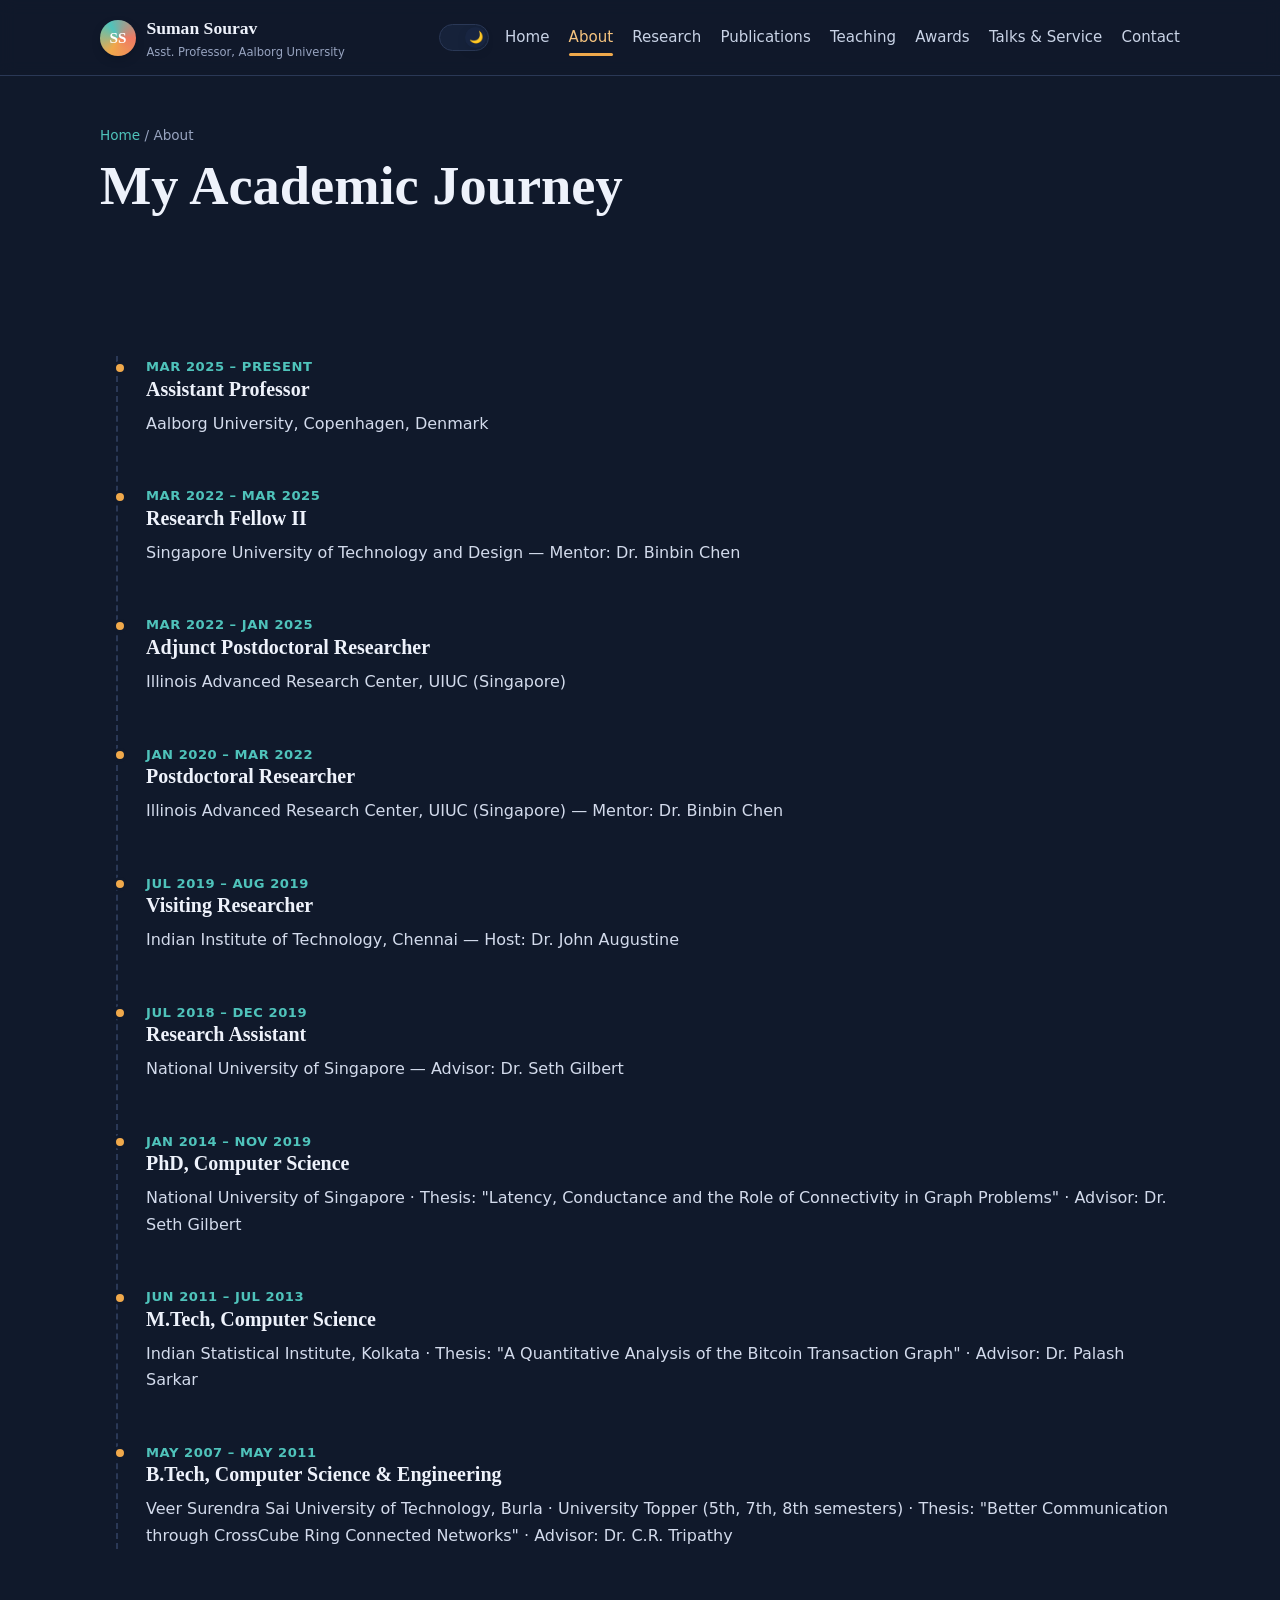
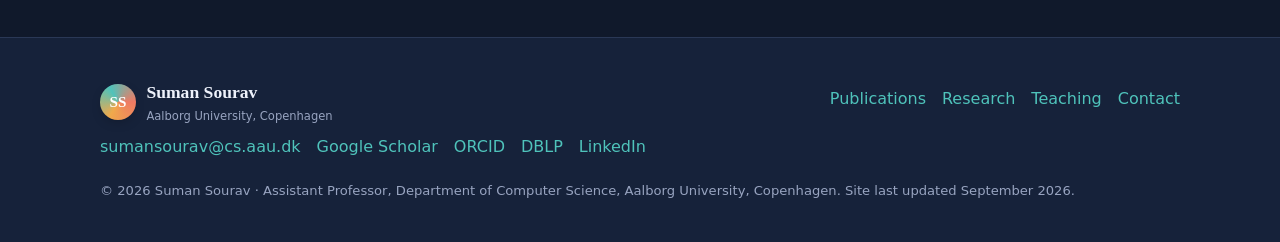
==== commit 59386102: "minor updates" ====
--- a/about.html
+++ b/about.html
@@ -14,25 +14,25 @@
   }catch(e){}
 })();
 </script>
-<title>About Suman Sourav — Assistant Professor of Computer Science, Aalborg University</title>
-<meta name="description" content="Academic biography of Dr. Suman Sourav: education at NUS, ISI Kolkata and VSSUT, postdoctoral work at SUTD/UIUC, and his current role as Assistant Professor at Aalborg University.">
-<link rel="canonical" href="https://username.github.io/about.html">
+<title>About Suman Sourav — Assistant Professor, Department of Computer Science, Aalborg University</title>
+<meta name="description" content="Academic biography of Dr. Suman Sourav.">
+<link rel="canonical" href="https://smnsourav.github.io/about.html">
 <meta name="robots" content="index, follow">
 <meta name="author" content="Suman Sourav">
 
 <!-- Open Graph -->
 <meta property="og:type" content="website">
-<meta property="og:title" content="About Suman Sourav — Assistant Professor of Computer Science, Aalborg University">
-<meta property="og:description" content="Academic biography of Dr. Suman Sourav: education at NUS, ISI Kolkata and VSSUT, postdoctoral work at SUTD/UIUC, and his current role as Assistant Professor at Aalborg University.">
-<meta property="og:url" content="https://username.github.io/about.html">
+<meta property="og:title" content="About Suman Sourav — Assistant Professor, Department of Computer Science, Aalborg University">
+<meta property="og:description" content="Academic biography of Dr. Suman Sourav.">
+<meta property="og:url" content="https://smnsourav.github.io/about.html">
 <meta property="og:site_name" content="Suman Sourav">
 <!-- [TO UPDATE] Add an og:image once you have a profile photo, e.g.: -->
-<!-- <meta property="og:image" content="https://username.github.io/assets/images/suman-sourav-1.jpg"> -->
+<!-- <meta property="og:image" content="https://smnsourav.github.io/assets/images/suman-sourav-1.jpg"> -->
 
 <!-- Twitter / X Card -->
 <meta name="twitter:card" content="summary">
-<meta name="twitter:title" content="About Suman Sourav — Assistant Professor of Computer Science, Aalborg University">
-<meta name="twitter:description" content="Academic biography of Dr. Suman Sourav: education at NUS, ISI Kolkata and VSSUT, postdoctoral work at SUTD/UIUC, and his current role as Assistant Professor at Aalborg University.">
+<meta name="twitter:title" content="About Suman Sourav — Assistant Professor, Department of Computer Science, Aalborg University">
+<meta name="twitter:description" content="Academic biography of Dr. Suman Sourav.">
 
 <link rel="icon" href="favicon.svg" type="image/svg+xml">
 <link rel="preconnect" href="https://fonts.googleapis.com">
@@ -105,7 +105,7 @@
   <div class="container two-col">
     <div>
       <h2>Biography</h2>
-      <p>Suman Sourav is an Assistant Professor of Computer Science at Aalborg University, Copenhagen, where he has worked since March 2025. His research sits at the intersection of distributed-systems theory and the systems that increasingly depend on it — communication networks such as satellite networks, IoT and edge-cloud networks, and cyber-physical systems.</p>
+      <p>Suman Sourav is an Assistant Professor, Department of Computer Science at Aalborg University, Copenhagen, where he has worked since March 2025. His research sits at the intersection of distributed-systems theory and the systems that increasingly depend on it — communication networks such as satellite networks, IoT and edge-cloud networks, and cyber-physical systems.</p>
       <p>Before joining Aalborg University, Suman spent three years as a Research Fellow II at the Singapore University of Technology and Design (SUTD), mentored by Dr. Binbin Chen, while concurrently holding adjunct and postdoctoral positions at the Illinois Advanced Research Center, a partnership with the University of Illinois at Urbana-Champaign (UIUC), based in Singapore. During this period his work moved from the purely theoretical questions of his PhD toward applied problems in satellite networking and industrial control system security.</p>
       <p>Suman completed his PhD in Computer Science at the National University of Singapore (2014–2019) under the supervision of Dr. Seth Gilbert, with a thesis on <em>Latency, Conductance and the Role of Connectivity in Graph Problems</em>. During his PhD, he spent time as a visiting researcher at IIT Chennai, hosted by Dr. John Augustine, and received the Research Achievement Award from the NUS School of Computing for the 2017–2018 academic year. He was also selected as one of 100 young researchers worldwide to attend the 7th Heidelberg Laureate Forum in 2019, and was invited back as an alumnus for the Forum's 10th-anniversary edition in 2023.</p>
       <p>Prior to his PhD, Suman earned an M.Tech in Computer Science from the Indian Statistical Institute, Kolkata, with a thesis on the Bitcoin transaction graph, and a B.Tech in Computer Science and Engineering from Veer Surendra Sai University of Technology, Burla, where he was University Topper in three semesters.</p>
@@ -174,7 +174,7 @@
     </div>
   </div>
   <div class="container footer-note">
-    &copy; <span class="js-year"></span> Suman Sourav · Assistant Professor of Computer Science, Aalborg University, Copenhagen. Site last updated September 2026.
+    &copy; <span class="js-year"></span> Suman Sourav · Assistant Professor, Department of Computer Science, Aalborg University, Copenhagen. Site last updated September 2026.
   </div>
 </footer>
 <script src="js/config.js"></script>
